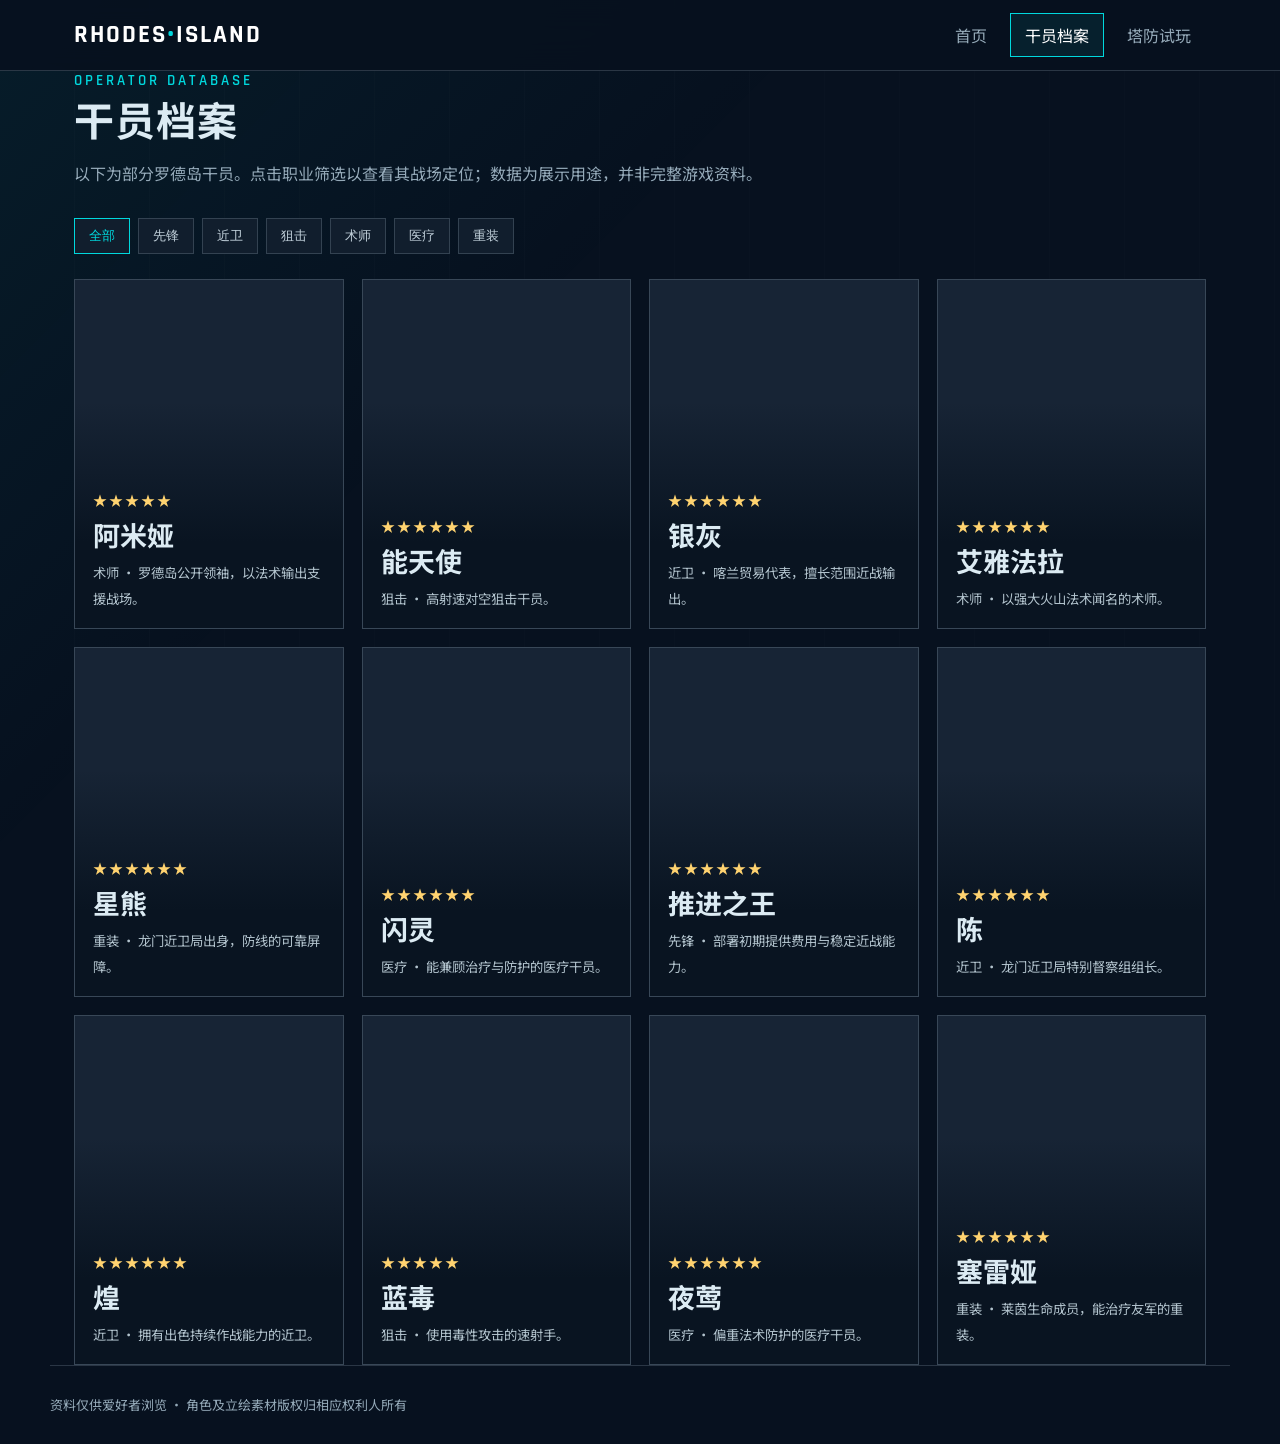
==== characters.html @ d91fcb26 "feat: add Arknights fan site and tower defense demo" ====
<!doctype html><html lang="zh-CN"><head><meta charset="utf-8"><meta name="viewport" content="width=device-width,initial-scale=1"><meta name="description" content="明日方舟干员档案。"><title>干员档案｜罗德岛终端</title><link rel="stylesheet" href="style.css"></head><body><header class="topbar"><div class="wrap nav"><a class="brand" href="index.html">RHODES<i>•</i>ISLAND</a><nav class="navlinks"><a href="index.html">首页</a><a class="active" href="characters.html">干员档案</a><a href="game.html">塔防试玩</a></nav></div></header><main><section class="wrap"><div class="eyebrow">OPERATOR DATABASE</div><h1 class="section-title">干员档案</h1><p class="lead">以下为部分罗德岛干员。点击职业筛选以查看其战场定位；数据为展示用途，并非完整游戏资料。</p><div class="filterbar"><button class="filter active" data-role="all">全部</button><button class="filter" data-role="先锋">先锋</button><button class="filter" data-role="近卫">近卫</button><button class="filter" data-role="狙击">狙击</button><button class="filter" data-role="术师">术师</button><button class="filter" data-role="医疗">医疗</button><button class="filter" data-role="重装">重装</button></div><div class="char-grid" id="chars"></div></section></main><footer><div class="wrap footer">资料仅供爱好者浏览 · 角色及立绘素材版权归相应权利人所有</div></footer><script>const chars=[['阿米娅','术师','★★★★★','https://web.hycdn.cn/arknights/official/static/pc/assets/images/character/char_002_amiya.png','罗德岛公开领袖，以法术输出支援战场。'],['能天使','狙击','★★★★★★','https://web.hycdn.cn/arknights/official/static/pc/assets/images/character/char_103_angel.png','高射速对空狙击干员。'],['银灰','近卫','★★★★★★','https://web.hycdn.cn/arknights/official/static/pc/assets/images/character/char_172_svrash.png','喀兰贸易代表，擅长范围近战输出。'],['艾雅法拉','术师','★★★★★★','https://web.hycdn.cn/arknights/official/static/pc/assets/images/character/char_180_amgoat.png','以强大火山法术闻名的术师。'],['星熊','重装','★★★★★★','https://web.hycdn.cn/arknights/official/static/pc/assets/images/character/char_136_hsguma.png','龙门近卫局出身，防线的可靠屏障。'],['闪灵','医疗','★★★★★★','https://web.hycdn.cn/arknights/official/static/pc/assets/images/character/char_147_shining.png','能兼顾治疗与防护的医疗干员。'],['推进之王','先锋','★★★★★★','https://web.hycdn.cn/arknights/official/static/pc/assets/images/character/char_112_siege.png','部署初期提供费用与稳定近战能力。'],['陈','近卫','★★★★★★','https://web.hycdn.cn/arknights/official/static/pc/assets/images/character/char_010_chen.png','龙门近卫局特别督察组组长。'],['煌','近卫','★★★★★★','https://web.hycdn.cn/arknights/official/static/pc/assets/images/character/char_017_huang.png','拥有出色持续作战能力的近卫。'],['蓝毒','狙击','★★★★★','https://web.hycdn.cn/arknights/official/static/pc/assets/images/character/char_129_bluep.png','使用毒性攻击的速射手。'],['夜莺','医疗','★★★★★★','https://web.hycdn.cn/arknights/official/static/pc/assets/images/character/char_179_cgbird.png','偏重法术防护的医疗干员。'],['塞雷娅','重装','★★★★★★','https://web.hycdn.cn/arknights/official/static/pc/assets/images/character/char_202_demkni.png','莱茵生命成员，能治疗友军的重装。']];let role='all';const box=document.querySelector('#chars');function draw(){box.innerHTML=chars.filter(x=>role==='all'||x[1]===role).map(x=>`<article class="operator"><img src="${x[3]}" alt="${x[0]}官方立绘" loading="lazy" onerror="this.style.display='none'"><div class="info"><div class="rarity">${x[2]}</div><h3>${x[0]}</h3><small>${x[1]} · ${x[4]}</small></div></article>`).join('')}draw();document.querySelectorAll('.filter').forEach(b=>b.onclick=()=>{role=b.dataset.role;document.querySelectorAll('.filter').forEach(a=>a.classList.remove('active'));b.classList.add('active');draw()})</script></body></html>
---- style.css ----
@import url('https://fonts.googleapis.com/css2?family=Noto+Sans+SC:wght@400;500;700;900&family=Rajdhani:wght@500;600;700&display=swap');
:root{--ink:#111824;--deep:#07111f;--panel:#101c2c;--line:rgba(205,226,241,.18);--ice:#dcebf3;--muted:#95aab9;--cyan:#00d8dd;--orange:#ff9345;--red:#ed4d55}*{box-sizing:border-box}html{scroll-behavior:smooth}body{margin:0;background:var(--deep);color:var(--ice);font-family:'Noto Sans SC',sans-serif;line-height:1.65;overflow-x:hidden}body:before{content:'';position:fixed;inset:0;pointer-events:none;background:linear-gradient(135deg,rgba(0,216,221,.06),transparent 40%),repeating-linear-gradient(90deg,transparent 0 74px,rgba(255,255,255,.025) 75px);z-index:-1}.wrap{max-width:1180px;margin:auto;padding:0 24px}.topbar{position:sticky;top:0;z-index:10;background:rgba(7,17,31,.9);backdrop-filter:blur(16px);border-bottom:1px solid var(--line)}.nav{height:70px;display:flex;align-items:center;justify-content:space-between}.brand{font:700 25px Rajdhani,sans-serif;letter-spacing:2px;text-decoration:none;color:white}.brand i{color:var(--cyan);font-style:normal}.navlinks{display:flex;gap:8px}.navlinks a{color:var(--muted);text-decoration:none;padding:8px 14px;border:1px solid transparent}.navlinks a:hover,.navlinks a.active{color:white;border-color:var(--cyan);background:rgba(0,216,221,.08)}.hero{min-height:590px;display:grid;align-items:center;background:linear-gradient(90deg,rgba(7,17,31,.98) 15%,rgba(7,17,31,.68) 55%,rgba(7,17,31,.3)),url('https://web.hycdn.cn/arknights/official/static/pc/assets/images/home/kv.jpg') center/cover}.hero-content{max-width:620px;padding:80px 0}.eyebrow{color:var(--cyan);font:600 15px Rajdhani,sans-serif;letter-spacing:3px}.hero h1{font:900 clamp(44px,8vw,90px) Rajdhani,'Noto Sans SC',sans-serif;line-height:.95;margin:12px 0 18px;letter-spacing:2px}.hero p{color:#c3d2dc;max-width:540px}.button{display:inline-block;margin:12px 8px 0 0;padding:12px 24px;text-decoration:none;color:#06111d;background:var(--cyan);font-weight:900;border:1px solid var(--cyan);transition:.2s}.button:hover{transform:translateY(-3px);box-shadow:0 10px 25px rgba(0,216,221,.22)}.button.alt{background:transparent;color:white;border-color:var(--line)}section{padding:74px 0}.section-title{font:700 40px Rajdhani,'Noto Sans SC',sans-serif;letter-spacing:1px;margin:0 0 10px}.lead{color:var(--muted);max-width:720px;margin:0 0 32px}.grid{display:grid;grid-template-columns:repeat(3,1fr);gap:18px}.card{background:linear-gradient(145deg,rgba(24,40,59,.95),rgba(12,24,38,.95));border:1px solid var(--line);padding:24px}.card h3{margin:0 0 8px;color:white}.card p{color:var(--muted);font-size:14px;margin:0}.stat{font:700 34px Rajdhani,sans-serif;color:var(--cyan)}.notice{border-left:3px solid var(--orange);background:rgba(255,147,69,.08);padding:16px 20px;color:#cbd7df;font-size:14px}.char-grid{display:grid;grid-template-columns:repeat(auto-fit,minmax(215px,1fr));gap:18px}.operator{position:relative;min-height:350px;overflow:hidden;border:1px solid var(--line);background:#172435;isolation:isolate}.operator:after{content:'';position:absolute;inset:35% 0 0;background:linear-gradient(transparent,#091421 62%);z-index:-1}.operator img{width:100%;height:350px;object-fit:cover;object-position:top;position:absolute;inset:0;z-index:-2;filter:saturate(.9)}.operator .info{position:absolute;bottom:0;padding:18px;width:100%}.rarity{color:#ffd370;letter-spacing:2px;font-size:14px}.operator h3{margin:3px 0;font:700 27px Rajdhani,'Noto Sans SC',sans-serif}.operator small{color:#b3c4ce}.filterbar{display:flex;flex-wrap:wrap;gap:8px;margin:0 0 25px}.filter{cursor:pointer;border:1px solid var(--line);background:#111e2d;color:#c3d2dc;padding:8px 14px}.filter.active,.filter:hover{border-color:var(--cyan);color:var(--cyan)}.game-layout{display:grid;grid-template-columns:minmax(0,1fr) 270px;gap:20px}.battlefield{position:relative;min-height:510px;border:1px solid var(--line);background-color:#172333;background-image:linear-gradient(rgba(255,255,255,.08) 1px,transparent 1px),linear-gradient(90deg,rgba(255,255,255,.08) 1px,transparent 1px);background-size:62px 62px;overflow:hidden}.path{position:absolute;left:0;right:0;top:39%;height:72px;background:#8b9da6;border-top:4px solid #c5d1d3;border-bottom:4px solid #c5d1d3}.base{position:absolute;right:16px;top:calc(39% - 16px);width:94px;height:105px;border:2px solid var(--cyan);background:rgba(0,216,221,.12);padding:8px;color:#dff;z-index:3}.enemy{position:absolute;top:calc(39% + 16px);left:-38px;width:36px;height:36px;background:var(--red);border:3px solid #ffabb0;border-radius:5px;z-index:4}.unit{position:absolute;width:52px;height:52px;border:3px solid var(--cyan);border-radius:50%;background:#0f7985;color:white;text-align:center;line-height:46px;font-weight:bold;box-shadow:0 0 18px rgba(0,216,221,.5);z-index:4}.unit:after{content:'';position:absolute;inset:-9px;border:1px solid rgba(0,216,221,.45);border-radius:50%}.sidebar{background:var(--panel);border:1px solid var(--line);padding:18px}.hud{display:flex;justify-content:space-between;border-bottom:1px solid var(--line);padding-bottom:14px;margin-bottom:15px}.hud strong{color:var(--cyan);font:700 27px Rajdhani,sans-serif}.deploy{width:100%;cursor:pointer;text-align:left;background:#172a3c;color:white;border:1px solid var(--line);padding:12px;margin:8px 0}.deploy:hover:not(:disabled){border-color:var(--cyan);background:#193b4a}.deploy:disabled{opacity:.42;cursor:not-allowed}.log{color:var(--muted);font-size:13px;min-height:52px}.footer{padding:28px 0;color:var(--muted);font-size:13px;border-top:1px solid var(--line)}
@media(max-width:760px){.wrap{padding:0 16px}.nav{height:auto;min-height:64px;padding:10px 0;align-items:flex-start}.brand{font-size:20px}.navlinks{gap:2px}.navlinks a{font-size:13px;padding:6px 8px}.hero{min-height:510px;background-position:60% center}.hero-content{padding:70px 0}.grid{grid-template-columns:1fr}.game-layout{grid-template-columns:1fr}.battlefield{min-height:420px}.sidebar{order:-1}.operator{min-height:320px}.operator img{height:320px}section{padding:55px 0}.section-title{font-size:34px}}
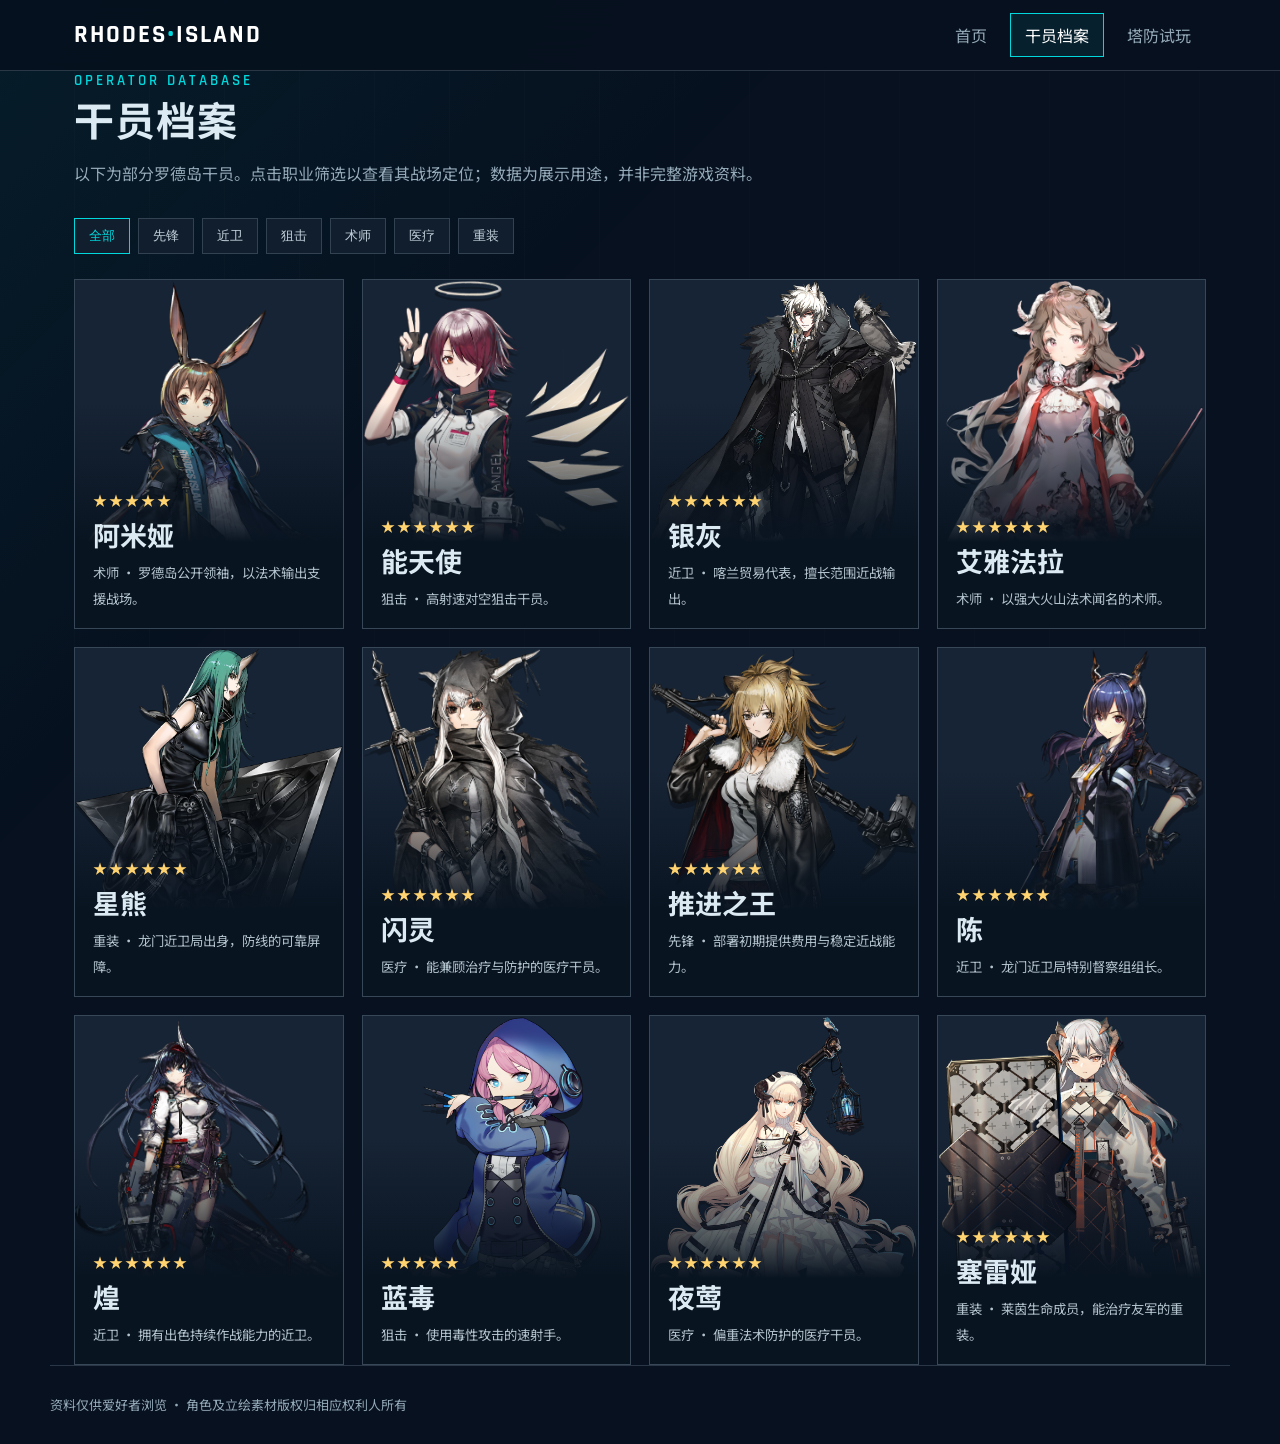
==== commit d7a5d1c5: "fix: bundle operator artwork for reliable gallery display" ====
--- a/characters.html
+++ b/characters.html
@@ -1 +1 @@
-<!doctype html><html lang="zh-CN"><head><meta charset="utf-8"><meta name="viewport" content="width=device-width,initial-scale=1"><meta name="description" content="明日方舟干员档案。"><title>干员档案｜罗德岛终端</title><link rel="stylesheet" href="style.css"></head><body><header class="topbar"><div class="wrap nav"><a class="brand" href="index.html">RHODES<i>•</i>ISLAND</a><nav class="navlinks"><a href="index.html">首页</a><a class="active" href="characters.html">干员档案</a><a href="game.html">塔防试玩</a></nav></div></header><main><section class="wrap"><div class="eyebrow">OPERATOR DATABASE</div><h1 class="section-title">干员档案</h1><p class="lead">以下为部分罗德岛干员。点击职业筛选以查看其战场定位；数据为展示用途，并非完整游戏资料。</p><div class="filterbar"><button class="filter active" data-role="all">全部</button><button class="filter" data-role="先锋">先锋</button><button class="filter" data-role="近卫">近卫</button><button class="filter" data-role="狙击">狙击</button><button class="filter" data-role="术师">术师</button><button class="filter" data-role="医疗">医疗</button><button class="filter" data-role="重装">重装</button></div><div class="char-grid" id="chars"></div></section></main><footer><div class="wrap footer">资料仅供爱好者浏览 · 角色及立绘素材版权归相应权利人所有</div></footer><script>const chars=[['阿米娅','术师','★★★★★','https://web.hycdn.cn/arknights/official/static/pc/assets/images/character/char_002_amiya.png','罗德岛公开领袖，以法术输出支援战场。'],['能天使','狙击','★★★★★★','https://web.hycdn.cn/arknights/official/static/pc/assets/images/character/char_103_angel.png','高射速对空狙击干员。'],['银灰','近卫','★★★★★★','https://web.hycdn.cn/arknights/official/static/pc/assets/images/character/char_172_svrash.png','喀兰贸易代表，擅长范围近战输出。'],['艾雅法拉','术师','★★★★★★','https://web.hycdn.cn/arknights/official/static/pc/assets/images/character/char_180_amgoat.png','以强大火山法术闻名的术师。'],['星熊','重装','★★★★★★','https://web.hycdn.cn/arknights/official/static/pc/assets/images/character/char_136_hsguma.png','龙门近卫局出身，防线的可靠屏障。'],['闪灵','医疗','★★★★★★','https://web.hycdn.cn/arknights/official/static/pc/assets/images/character/char_147_shining.png','能兼顾治疗与防护的医疗干员。'],['推进之王','先锋','★★★★★★','https://web.hycdn.cn/arknights/official/static/pc/assets/images/character/char_112_siege.png','部署初期提供费用与稳定近战能力。'],['陈','近卫','★★★★★★','https://web.hycdn.cn/arknights/official/static/pc/assets/images/character/char_010_chen.png','龙门近卫局特别督察组组长。'],['煌','近卫','★★★★★★','https://web.hycdn.cn/arknights/official/static/pc/assets/images/character/char_017_huang.png','拥有出色持续作战能力的近卫。'],['蓝毒','狙击','★★★★★','https://web.hycdn.cn/arknights/official/static/pc/assets/images/character/char_129_bluep.png','使用毒性攻击的速射手。'],['夜莺','医疗','★★★★★★','https://web.hycdn.cn/arknights/official/static/pc/assets/images/character/char_179_cgbird.png','偏重法术防护的医疗干员。'],['塞雷娅','重装','★★★★★★','https://web.hycdn.cn/arknights/official/static/pc/assets/images/character/char_202_demkni.png','莱茵生命成员，能治疗友军的重装。']];let role='all';const box=document.querySelector('#chars');function draw(){box.innerHTML=chars.filter(x=>role==='all'||x[1]===role).map(x=>`<article class="operator"><img src="${x[3]}" alt="${x[0]}官方立绘" loading="lazy" onerror="this.style.display='none'"><div class="info"><div class="rarity">${x[2]}</div><h3>${x[0]}</h3><small>${x[1]} · ${x[4]}</small></div></article>`).join('')}draw();document.querySelectorAll('.filter').forEach(b=>b.onclick=()=>{role=b.dataset.role;document.querySelectorAll('.filter').forEach(a=>a.classList.remove('active'));b.classList.add('active');draw()})</script></body></html>+<!doctype html><html lang="zh-CN"><head><meta charset="utf-8"><meta name="viewport" content="width=device-width,initial-scale=1"><meta name="description" content="明日方舟干员档案。"><title>干员档案｜罗德岛终端</title><link rel="stylesheet" href="style.css"></head><body><header class="topbar"><div class="wrap nav"><a class="brand" href="index.html">RHODES<i>•</i>ISLAND</a><nav class="navlinks"><a href="index.html">首页</a><a class="active" href="characters.html">干员档案</a><a href="game.html">塔防试玩</a></nav></div></header><main><section class="wrap"><div class="eyebrow">OPERATOR DATABASE</div><h1 class="section-title">干员档案</h1><p class="lead">以下为部分罗德岛干员。点击职业筛选以查看其战场定位；数据为展示用途，并非完整游戏资料。</p><div class="filterbar"><button class="filter active" data-role="all">全部</button><button class="filter" data-role="先锋">先锋</button><button class="filter" data-role="近卫">近卫</button><button class="filter" data-role="狙击">狙击</button><button class="filter" data-role="术师">术师</button><button class="filter" data-role="医疗">医疗</button><button class="filter" data-role="重装">重装</button></div><div class="char-grid" id="chars"></div></section></main><footer><div class="wrap footer">资料仅供爱好者浏览 · 角色及立绘素材版权归相应权利人所有</div></footer><script>const chars=[['阿米娅','术师','★★★★★','assets/operators/amiya.png','罗德岛公开领袖，以法术输出支援战场。'],['能天使','狙击','★★★★★★','assets/operators/exusiai.png','高射速对空狙击干员。'],['银灰','近卫','★★★★★★','assets/operators/silverash.png','喀兰贸易代表，擅长范围近战输出。'],['艾雅法拉','术师','★★★★★★','assets/operators/eyjafjalla.png','以强大火山法术闻名的术师。'],['星熊','重装','★★★★★★','assets/operators/hoshiguma.png','龙门近卫局出身，防线的可靠屏障。'],['闪灵','医疗','★★★★★★','assets/operators/shining.png','能兼顾治疗与防护的医疗干员。'],['推进之王','先锋','★★★★★★','assets/operators/siege.png','部署初期提供费用与稳定近战能力。'],['陈','近卫','★★★★★★','assets/operators/chen.png','龙门近卫局特别督察组组长。'],['煌','近卫','★★★★★★','assets/operators/blaze.png','拥有出色持续作战能力的近卫。'],['蓝毒','狙击','★★★★★','assets/operators/bluepoison.png','使用毒性攻击的速射手。'],['夜莺','医疗','★★★★★★','assets/operators/nightingale.png','偏重法术防护的医疗干员。'],['塞雷娅','重装','★★★★★★','assets/operators/saria.png','莱茵生命成员，能治疗友军的重装。']];let role='all';const box=document.querySelector('#chars');function draw(){box.innerHTML=chars.filter(x=>role==='all'||x[1]===role).map(x=>`<article class="operator"><img src="${x[3]}" alt="${x[0]}官方立绘" loading="lazy" onerror="this.closest('.operator').classList.add('image-missing');this.remove()"><div class="info"><div class="rarity">${x[2]}</div><h3>${x[0]}</h3><small>${x[1]} · ${x[4]}</small></div></article>`).join('')}draw();document.querySelectorAll('.filter').forEach(b=>b.onclick=()=>{role=b.dataset.role;document.querySelectorAll('.filter').forEach(a=>a.classList.remove('active'));b.classList.add('active');draw()})</script></body></html>
--- a/style.css
+++ b/style.css
@@ -1,3 +1,7 @@
 @import url('https://fonts.googleapis.com/css2?family=Noto+Sans+SC:wght@400;500;700;900&family=Rajdhani:wght@500;600;700&display=swap');
 :root{--ink:#111824;--deep:#07111f;--panel:#101c2c;--line:rgba(205,226,241,.18);--ice:#dcebf3;--muted:#95aab9;--cyan:#00d8dd;--orange:#ff9345;--red:#ed4d55}*{box-sizing:border-box}html{scroll-behavior:smooth}body{margin:0;background:var(--deep);color:var(--ice);font-family:'Noto Sans SC',sans-serif;line-height:1.65;overflow-x:hidden}body:before{content:'';position:fixed;inset:0;pointer-events:none;background:linear-gradient(135deg,rgba(0,216,221,.06),transparent 40%),repeating-linear-gradient(90deg,transparent 0 74px,rgba(255,255,255,.025) 75px);z-index:-1}.wrap{max-width:1180px;margin:auto;padding:0 24px}.topbar{position:sticky;top:0;z-index:10;background:rgba(7,17,31,.9);backdrop-filter:blur(16px);border-bottom:1px solid var(--line)}.nav{height:70px;display:flex;align-items:center;justify-content:space-between}.brand{font:700 25px Rajdhani,sans-serif;letter-spacing:2px;text-decoration:none;color:white}.brand i{color:var(--cyan);font-style:normal}.navlinks{display:flex;gap:8px}.navlinks a{color:var(--muted);text-decoration:none;padding:8px 14px;border:1px solid transparent}.navlinks a:hover,.navlinks a.active{color:white;border-color:var(--cyan);background:rgba(0,216,221,.08)}.hero{min-height:590px;display:grid;align-items:center;background:linear-gradient(90deg,rgba(7,17,31,.98) 15%,rgba(7,17,31,.68) 55%,rgba(7,17,31,.3)),url('https://web.hycdn.cn/arknights/official/static/pc/assets/images/home/kv.jpg') center/cover}.hero-content{max-width:620px;padding:80px 0}.eyebrow{color:var(--cyan);font:600 15px Rajdhani,sans-serif;letter-spacing:3px}.hero h1{font:900 clamp(44px,8vw,90px) Rajdhani,'Noto Sans SC',sans-serif;line-height:.95;margin:12px 0 18px;letter-spacing:2px}.hero p{color:#c3d2dc;max-width:540px}.button{display:inline-block;margin:12px 8px 0 0;padding:12px 24px;text-decoration:none;color:#06111d;background:var(--cyan);font-weight:900;border:1px solid var(--cyan);transition:.2s}.button:hover{transform:translateY(-3px);box-shadow:0 10px 25px rgba(0,216,221,.22)}.button.alt{background:transparent;color:white;border-color:var(--line)}section{padding:74px 0}.section-title{font:700 40px Rajdhani,'Noto Sans SC',sans-serif;letter-spacing:1px;margin:0 0 10px}.lead{color:var(--muted);max-width:720px;margin:0 0 32px}.grid{display:grid;grid-template-columns:repeat(3,1fr);gap:18px}.card{background:linear-gradient(145deg,rgba(24,40,59,.95),rgba(12,24,38,.95));border:1px solid var(--line);padding:24px}.card h3{margin:0 0 8px;color:white}.card p{color:var(--muted);font-size:14px;margin:0}.stat{font:700 34px Rajdhani,sans-serif;color:var(--cyan)}.notice{border-left:3px solid var(--orange);background:rgba(255,147,69,.08);padding:16px 20px;color:#cbd7df;font-size:14px}.char-grid{display:grid;grid-template-columns:repeat(auto-fit,minmax(215px,1fr));gap:18px}.operator{position:relative;min-height:350px;overflow:hidden;border:1px solid var(--line);background:#172435;isolation:isolate}.operator:after{content:'';position:absolute;inset:35% 0 0;background:linear-gradient(transparent,#091421 62%);z-index:-1}.operator img{width:100%;height:350px;object-fit:cover;object-position:top;position:absolute;inset:0;z-index:-2;filter:saturate(.9)}.operator .info{position:absolute;bottom:0;padding:18px;width:100%}.rarity{color:#ffd370;letter-spacing:2px;font-size:14px}.operator h3{margin:3px 0;font:700 27px Rajdhani,'Noto Sans SC',sans-serif}.operator small{color:#b3c4ce}.filterbar{display:flex;flex-wrap:wrap;gap:8px;margin:0 0 25px}.filter{cursor:pointer;border:1px solid var(--line);background:#111e2d;color:#c3d2dc;padding:8px 14px}.filter.active,.filter:hover{border-color:var(--cyan);color:var(--cyan)}.game-layout{display:grid;grid-template-columns:minmax(0,1fr) 270px;gap:20px}.battlefield{position:relative;min-height:510px;border:1px solid var(--line);background-color:#172333;background-image:linear-gradient(rgba(255,255,255,.08) 1px,transparent 1px),linear-gradient(90deg,rgba(255,255,255,.08) 1px,transparent 1px);background-size:62px 62px;overflow:hidden}.path{position:absolute;left:0;right:0;top:39%;height:72px;background:#8b9da6;border-top:4px solid #c5d1d3;border-bottom:4px solid #c5d1d3}.base{position:absolute;right:16px;top:calc(39% - 16px);width:94px;height:105px;border:2px solid var(--cyan);background:rgba(0,216,221,.12);padding:8px;color:#dff;z-index:3}.enemy{position:absolute;top:calc(39% + 16px);left:-38px;width:36px;height:36px;background:var(--red);border:3px solid #ffabb0;border-radius:5px;z-index:4}.unit{position:absolute;width:52px;height:52px;border:3px solid var(--cyan);border-radius:50%;background:#0f7985;color:white;text-align:center;line-height:46px;font-weight:bold;box-shadow:0 0 18px rgba(0,216,221,.5);z-index:4}.unit:after{content:'';position:absolute;inset:-9px;border:1px solid rgba(0,216,221,.45);border-radius:50%}.sidebar{background:var(--panel);border:1px solid var(--line);padding:18px}.hud{display:flex;justify-content:space-between;border-bottom:1px solid var(--line);padding-bottom:14px;margin-bottom:15px}.hud strong{color:var(--cyan);font:700 27px Rajdhani,sans-serif}.deploy{width:100%;cursor:pointer;text-align:left;background:#172a3c;color:white;border:1px solid var(--line);padding:12px;margin:8px 0}.deploy:hover:not(:disabled){border-color:var(--cyan);background:#193b4a}.deploy:disabled{opacity:.42;cursor:not-allowed}.log{color:var(--muted);font-size:13px;min-height:52px}.footer{padding:28px 0;color:var(--muted);font-size:13px;border-top:1px solid var(--line)}
 @media(max-width:760px){.wrap{padding:0 16px}.nav{height:auto;min-height:64px;padding:10px 0;align-items:flex-start}.brand{font-size:20px}.navlinks{gap:2px}.navlinks a{font-size:13px;padding:6px 8px}.hero{min-height:510px;background-position:60% center}.hero-content{padding:70px 0}.grid{grid-template-columns:1fr}.game-layout{grid-template-columns:1fr}.battlefield{min-height:420px}.sidebar{order:-1}.operator{min-height:320px}.operator img{height:320px}section{padding:55px 0}.section-title{font-size:34px}}
+/* When an external artwork mirror is unavailable, retain an intentional archive card instead of a blank frame. */
+.operator.image-missing{background:radial-gradient(circle at 72% 20%,rgba(0,216,221,.32),transparent 32%),linear-gradient(145deg,#263d56,#0b1625)}
+.operator.image-missing:before{content:'RHODES ISLAND\A OPERATOR FILE';white-space:pre;position:absolute;right:16px;top:18px;text-align:right;color:rgba(220,235,243,.38);font:700 15px Rajdhani,sans-serif;letter-spacing:2px;line-height:1.2;z-index:-1}
+.operator.image-missing .info{border-top:1px solid rgba(0,216,221,.35)}
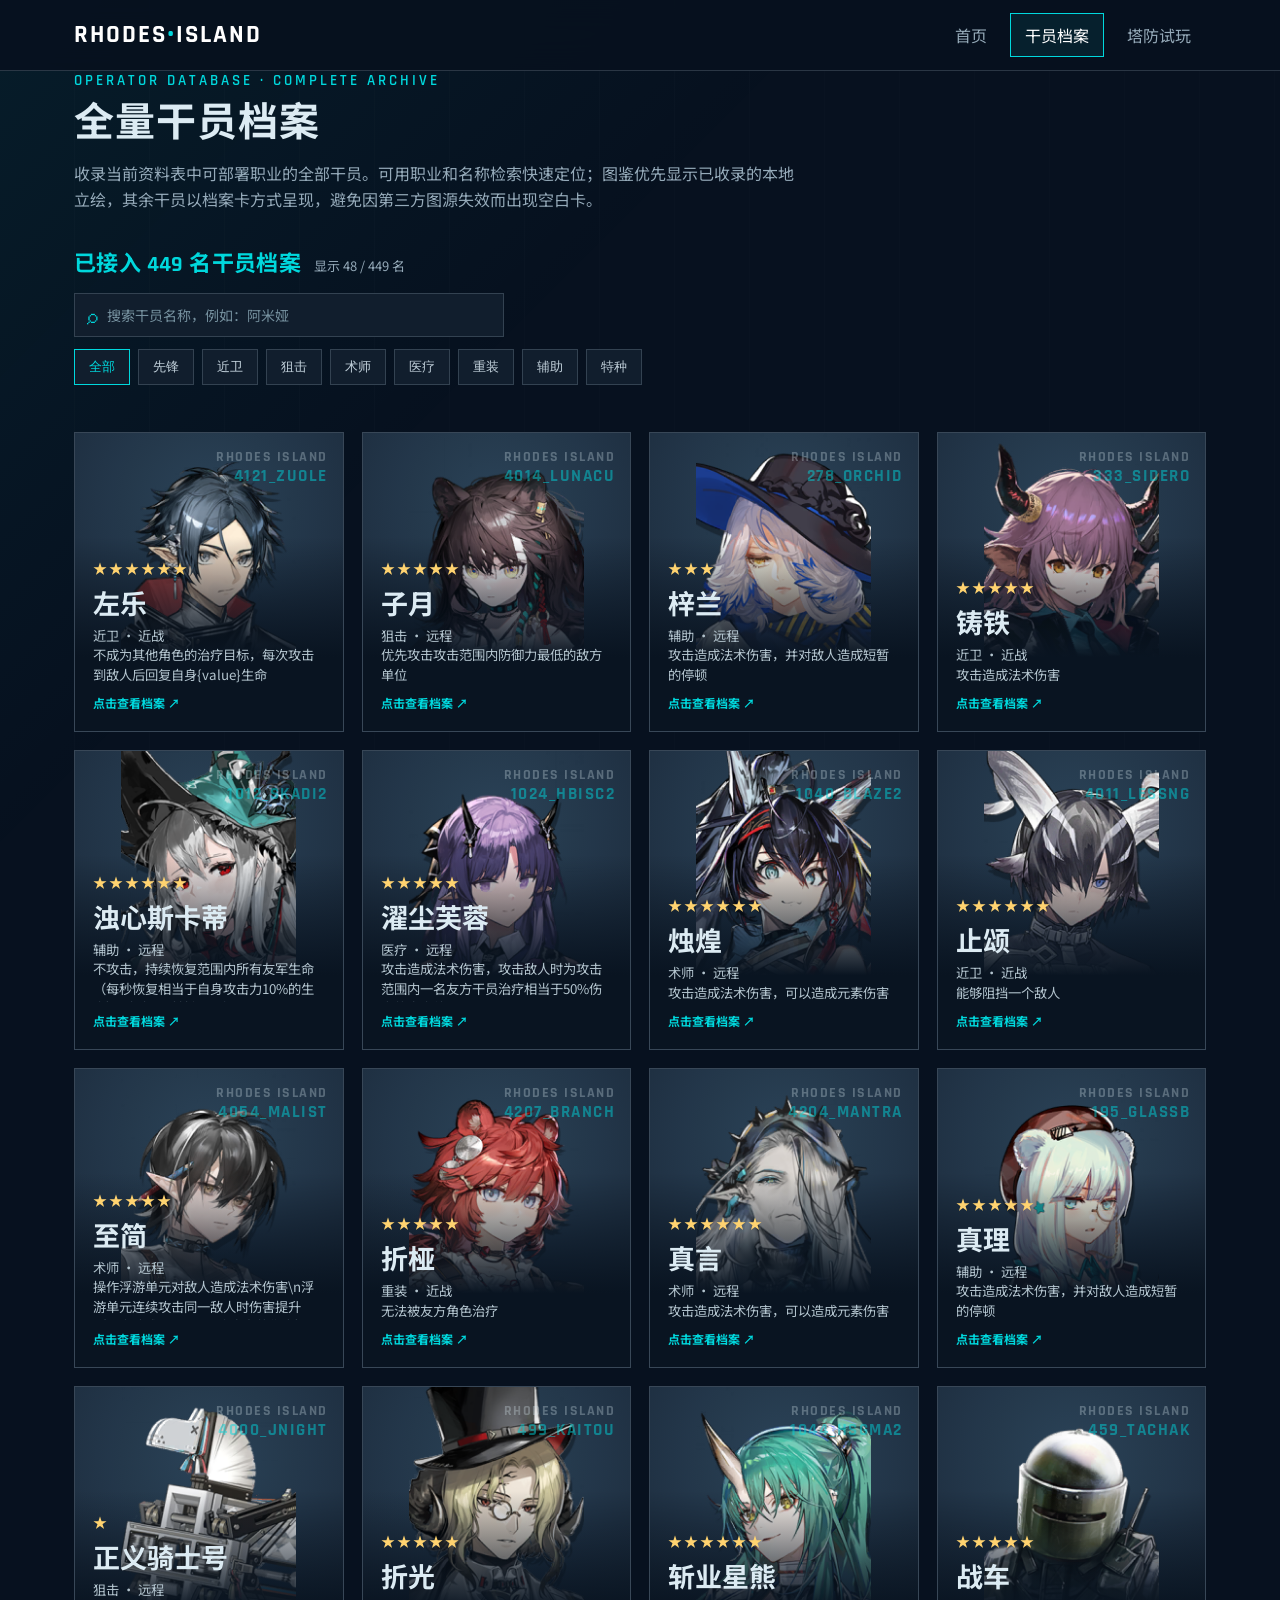
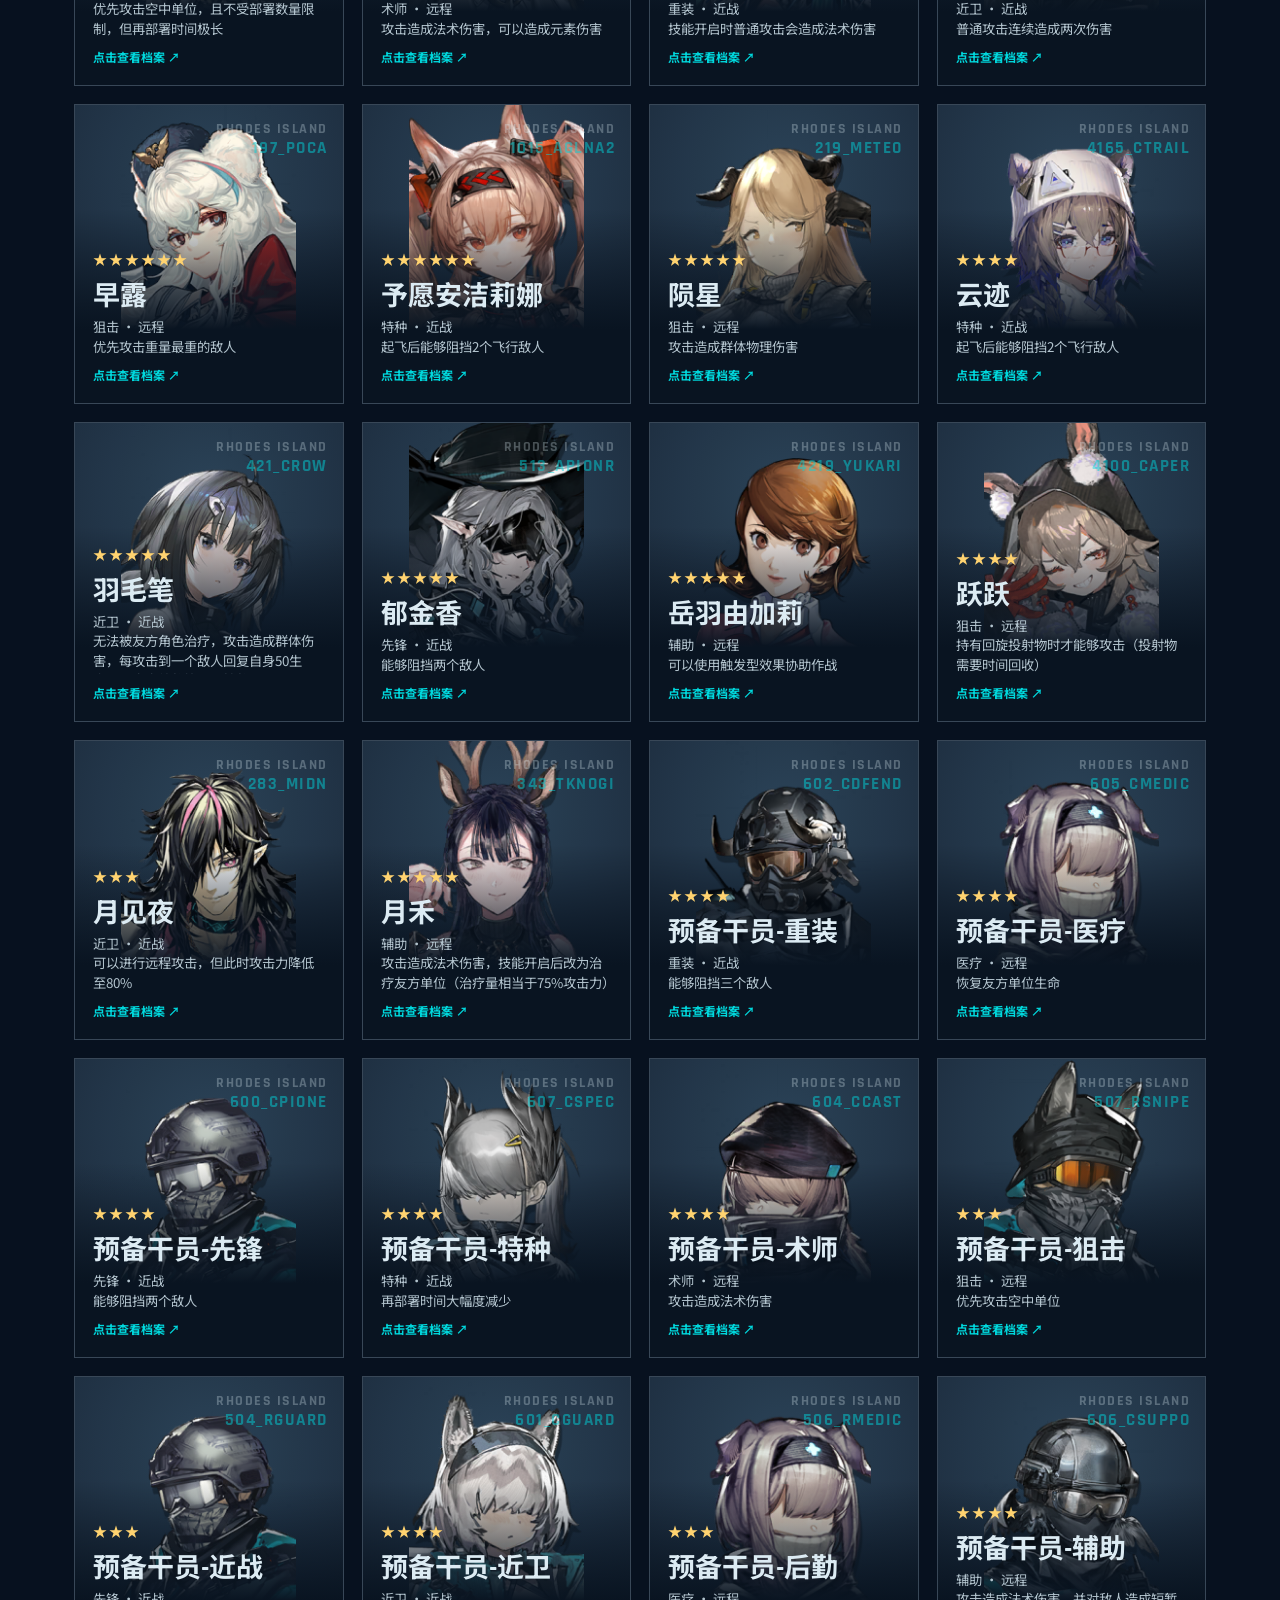
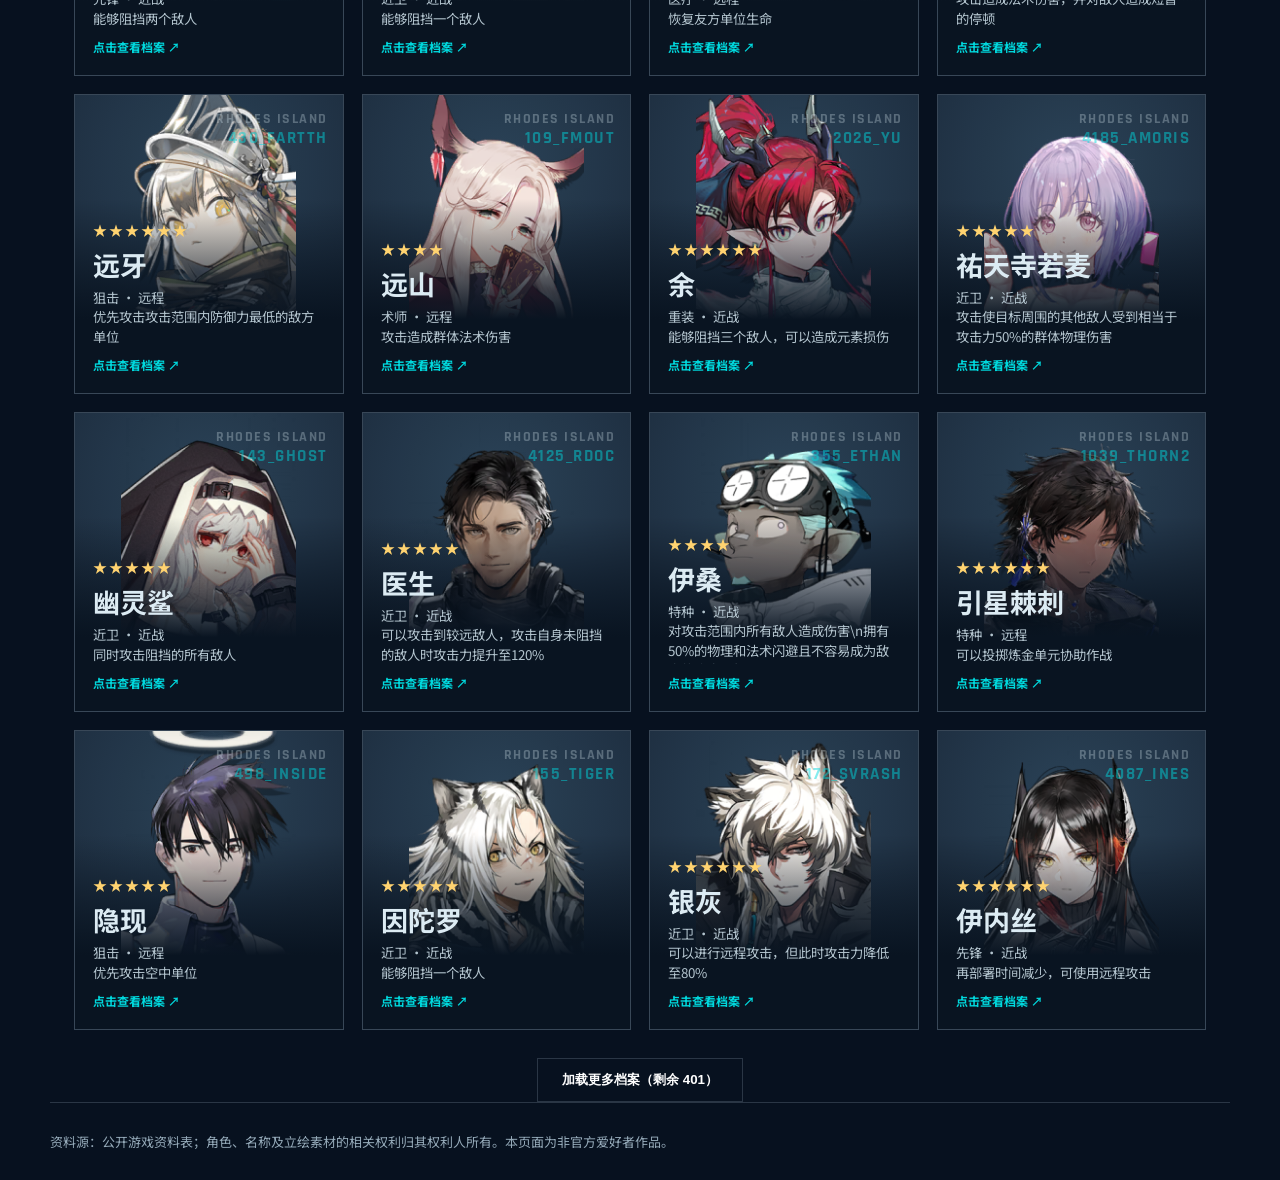
==== commit fe74d0fa: "feat: add complete operator archive and 50-level tower defense" ====
--- a/characters.html
+++ b/characters.html
@@ -1 +1 @@
-<!doctype html><html lang="zh-CN"><head><meta charset="utf-8"><meta name="viewport" content="width=device-width,initial-scale=1"><meta name="description" content="明日方舟干员档案。"><title>干员档案｜罗德岛终端</title><link rel="stylesheet" href="style.css"></head><body><header class="topbar"><div class="wrap nav"><a class="brand" href="index.html">RHODES<i>•</i>ISLAND</a><nav class="navlinks"><a href="index.html">首页</a><a class="active" href="characters.html">干员档案</a><a href="game.html">塔防试玩</a></nav></div></header><main><section class="wrap"><div class="eyebrow">OPERATOR DATABASE</div><h1 class="section-title">干员档案</h1><p class="lead">以下为部分罗德岛干员。点击职业筛选以查看其战场定位；数据为展示用途，并非完整游戏资料。</p><div class="filterbar"><button class="filter active" data-role="all">全部</button><button class="filter" data-role="先锋">先锋</button><button class="filter" data-role="近卫">近卫</button><button class="filter" data-role="狙击">狙击</button><button class="filter" data-role="术师">术师</button><button class="filter" data-role="医疗">医疗</button><button class="filter" data-role="重装">重装</button></div><div class="char-grid" id="chars"></div></section></main><footer><div class="wrap footer">资料仅供爱好者浏览 · 角色及立绘素材版权归相应权利人所有</div></footer><script>const chars=[['阿米娅','术师','★★★★★','assets/operators/amiya.png','罗德岛公开领袖，以法术输出支援战场。'],['能天使','狙击','★★★★★★','assets/operators/exusiai.png','高射速对空狙击干员。'],['银灰','近卫','★★★★★★','assets/operators/silverash.png','喀兰贸易代表，擅长范围近战输出。'],['艾雅法拉','术师','★★★★★★','assets/operators/eyjafjalla.png','以强大火山法术闻名的术师。'],['星熊','重装','★★★★★★','assets/operators/hoshiguma.png','龙门近卫局出身，防线的可靠屏障。'],['闪灵','医疗','★★★★★★','assets/operators/shining.png','能兼顾治疗与防护的医疗干员。'],['推进之王','先锋','★★★★★★','assets/operators/siege.png','部署初期提供费用与稳定近战能力。'],['陈','近卫','★★★★★★','assets/operators/chen.png','龙门近卫局特别督察组组长。'],['煌','近卫','★★★★★★','assets/operators/blaze.png','拥有出色持续作战能力的近卫。'],['蓝毒','狙击','★★★★★','assets/operators/bluepoison.png','使用毒性攻击的速射手。'],['夜莺','医疗','★★★★★★','assets/operators/nightingale.png','偏重法术防护的医疗干员。'],['塞雷娅','重装','★★★★★★','assets/operators/saria.png','莱茵生命成员，能治疗友军的重装。']];let role='all';const box=document.querySelector('#chars');function draw(){box.innerHTML=chars.filter(x=>role==='all'||x[1]===role).map(x=>`<article class="operator"><img src="${x[3]}" alt="${x[0]}官方立绘" loading="lazy" onerror="this.closest('.operator').classList.add('image-missing');this.remove()"><div class="info"><div class="rarity">${x[2]}</div><h3>${x[0]}</h3><small>${x[1]} · ${x[4]}</small></div></article>`).join('')}draw();document.querySelectorAll('.filter').forEach(b=>b.onclick=()=>{role=b.dataset.role;document.querySelectorAll('.filter').forEach(a=>a.classList.remove('active'));b.classList.add('active');draw()})</script></body></html>+<!doctype html><html lang="zh-CN"><head><meta charset="utf-8"><meta name="viewport" content="width=device-width,initial-scale=1"><meta name="description" content="明日方舟全量干员图鉴。"><title>全量干员档案｜罗德岛终端</title><link rel="stylesheet" href="style.css"></head><body><header class="topbar"><div class="wrap nav"><a class="brand" href="index.html">RHODES<i>•</i>ISLAND</a><nav class="navlinks"><a href="index.html">首页</a><a class="active" href="characters.html">干员档案</a><a href="game.html">塔防试玩</a></nav></div></header><main><section class="wrap"><div class="eyebrow">OPERATOR DATABASE · COMPLETE ARCHIVE</div><h1 class="section-title">全量干员档案</h1><p class="lead">收录当前资料表中可部署职业的全部干员。可用职业和名称检索快速定位；图鉴优先显示已收录的本地立绘，其余干员以档案卡方式呈现，避免因第三方图源失效而出现空白卡。</p><div class="catalogue-status"><strong id="total">正在载入档案…</strong><span id="shown"></span></div><div class="catalogue-tools"><label class="searchbox">⌕ <input id="search" type="search" placeholder="搜索干员名称，例如：阿米娅" autocomplete="off"></label><div class="filterbar" id="filters"><button class="filter active" data-role="all">全部</button><button class="filter" data-role="先锋">先锋</button><button class="filter" data-role="近卫">近卫</button><button class="filter" data-role="狙击">狙击</button><button class="filter" data-role="术师">术师</button><button class="filter" data-role="医疗">医疗</button><button class="filter" data-role="重装">重装</button><button class="filter" data-role="辅助">辅助</button><button class="filter" data-role="特种">特种</button></div></div><div class="char-grid catalogue-grid" id="chars" aria-live="polite"></div><button id="more" class="button alt catalogue-more" hidden>加载更多档案</button></section></main><footer><div class="wrap footer">资料源：公开游戏资料表；角色、名称及立绘素材的相关权利归其权利人所有。本页面为非官方爱好者作品。</div></footer><div class="operator-modal" id="modal" aria-hidden="true"><div class="modal-backdrop" data-close="true"></div><section class="modal-panel" role="dialog" aria-modal="true" aria-labelledby="modal-name"><button class="modal-close" id="close-modal" aria-label="关闭详情">×</button><div class="modal-art"><img id="modal-img" alt=""><div class="modal-art-fallback">RHODES ISLAND<br><b id="modal-id"></b></div></div><div class="modal-content"><div class="eyebrow">OPERATOR RECORD</div><div class="rarity" id="modal-rarity"></div><h2 id="modal-name"></h2><p class="modal-meta" id="modal-meta"></p><h3>干员档案</h3><p id="modal-desc"></p><div class="modal-actions"><a class="button" id="official-link" href="https://ak.hypergryph.com/" target="_blank" rel="noopener">前往官方资料入口 ↗</a><button class="button alt" id="close-modal-2">返回图鉴</button></div><p class="modal-note">详情字段来自公开游戏资料表；“官方资料入口”将打开《明日方舟》官方网站。</p></div></section></div><script>let operators=[],role='all',term='',limit=48;const box=document.querySelector('#chars'),more=document.querySelector('#more'),total=document.querySelector('#total'),shown=document.querySelector('#shown'),modal=document.querySelector('#modal');const stars=n=>'★'.repeat(n);function card(x){return `<article class="operator catalogue-operator" tabindex="0" role="button" aria-label="查看 ${x.name} 的干员档案" data-id="${x.id}"><img src="${x.portrait}" alt="${x.name}立绘" loading="lazy" onerror="this.closest('.operator').classList.add('image-missing')"><div class="archive-mark">RHODES ISLAND<br><b>${x.id.replace('char_','').toUpperCase()}</b></div><div class="info"><div class="rarity">${stars(x.rarity)}</div><h3>${x.name}</h3><small>${x.role} · ${x.position}<br>${x.desc}</small><span class="detail-hint">点击查看档案 ↗</span></div></article>`}function render(){const list=operators.filter(x=>(role==='all'||x.role===role)&&x.name.toLowerCase().includes(term.toLowerCase()));box.innerHTML=list.slice(0,limit).map(card).join('');shown.textContent=`显示 ${Math.min(limit,list.length)} / ${list.length} 名`;more.hidden=limit>=list.length;more.textContent=`加载更多档案（剩余 ${Math.max(0,list.length-limit)}）`}function openModal(id){const x=operators.find(a=>a.id===id);if(!x)return;document.querySelector('#modal-img').src=x.portrait;document.querySelector('#modal-img').alt=x.name+'立绘';document.querySelector('#modal-id').textContent=x.id.toUpperCase();document.querySelector('#modal-rarity').textContent=stars(x.rarity);document.querySelector('#modal-name').textContent=x.name;document.querySelector('#modal-meta').textContent=`${x.role} · ${x.position} · ${x.id}`;document.querySelector('#modal-desc').textContent=x.desc;document.querySelector('#official-link').href=x.official||'https://ak.hypergryph.com/';modal.classList.add('open');modal.setAttribute('aria-hidden','false');document.body.classList.add('modal-open')}function closeModal(){modal.classList.remove('open');modal.setAttribute('aria-hidden','true');document.body.classList.remove('modal-open')}box.addEventListener('click',e=>{const c=e.target.closest('[data-id]');if(c)openModal(c.dataset.id)});box.addEventListener('keydown',e=>{if((e.key==='Enter'||e.key===' ')&&e.target.dataset.id){e.preventDefault();openModal(e.target.dataset.id)}});document.querySelector('#close-modal').onclick=closeModal;document.querySelector('#close-modal-2').onclick=closeModal;modal.addEventListener('click',e=>{if(e.target.dataset.close)closeModal()});document.addEventListener('keydown',e=>{if(e.key==='Escape')closeModal()});document.querySelector('#search').addEventListener('input',e=>{term=e.target.value.trim();limit=48;render()});document.querySelectorAll('#filters .filter').forEach(b=>b.onclick=()=>{role=b.dataset.role;limit=48;document.querySelectorAll('#filters .filter').forEach(a=>a.classList.toggle('active',a===b));render()});more.onclick=()=>{limit+=72;render()};fetch('assets/data/operators.json').then(r=>{if(!r.ok)throw Error('档案数据加载失败');return r.json()}).then(data=>{operators=data.operators;total.textContent=`已接入 ${data.count} 名干员档案`;render()}).catch(()=>{total.textContent='档案数据加载失败，请稍后刷新页面。'});</script></body></html>
--- a/style.css
+++ b/style.css
@@ -1,7 +1,11 @@
 @import url('https://fonts.googleapis.com/css2?family=Noto+Sans+SC:wght@400;500;700;900&family=Rajdhani:wght@500;600;700&display=swap');
-:root{--ink:#111824;--deep:#07111f;--panel:#101c2c;--line:rgba(205,226,241,.18);--ice:#dcebf3;--muted:#95aab9;--cyan:#00d8dd;--orange:#ff9345;--red:#ed4d55}*{box-sizing:border-box}html{scroll-behavior:smooth}body{margin:0;background:var(--deep);color:var(--ice);font-family:'Noto Sans SC',sans-serif;line-height:1.65;overflow-x:hidden}body:before{content:'';position:fixed;inset:0;pointer-events:none;background:linear-gradient(135deg,rgba(0,216,221,.06),transparent 40%),repeating-linear-gradient(90deg,transparent 0 74px,rgba(255,255,255,.025) 75px);z-index:-1}.wrap{max-width:1180px;margin:auto;padding:0 24px}.topbar{position:sticky;top:0;z-index:10;background:rgba(7,17,31,.9);backdrop-filter:blur(16px);border-bottom:1px solid var(--line)}.nav{height:70px;display:flex;align-items:center;justify-content:space-between}.brand{font:700 25px Rajdhani,sans-serif;letter-spacing:2px;text-decoration:none;color:white}.brand i{color:var(--cyan);font-style:normal}.navlinks{display:flex;gap:8px}.navlinks a{color:var(--muted);text-decoration:none;padding:8px 14px;border:1px solid transparent}.navlinks a:hover,.navlinks a.active{color:white;border-color:var(--cyan);background:rgba(0,216,221,.08)}.hero{min-height:590px;display:grid;align-items:center;background:linear-gradient(90deg,rgba(7,17,31,.98) 15%,rgba(7,17,31,.68) 55%,rgba(7,17,31,.3)),url('https://web.hycdn.cn/arknights/official/static/pc/assets/images/home/kv.jpg') center/cover}.hero-content{max-width:620px;padding:80px 0}.eyebrow{color:var(--cyan);font:600 15px Rajdhani,sans-serif;letter-spacing:3px}.hero h1{font:900 clamp(44px,8vw,90px) Rajdhani,'Noto Sans SC',sans-serif;line-height:.95;margin:12px 0 18px;letter-spacing:2px}.hero p{color:#c3d2dc;max-width:540px}.button{display:inline-block;margin:12px 8px 0 0;padding:12px 24px;text-decoration:none;color:#06111d;background:var(--cyan);font-weight:900;border:1px solid var(--cyan);transition:.2s}.button:hover{transform:translateY(-3px);box-shadow:0 10px 25px rgba(0,216,221,.22)}.button.alt{background:transparent;color:white;border-color:var(--line)}section{padding:74px 0}.section-title{font:700 40px Rajdhani,'Noto Sans SC',sans-serif;letter-spacing:1px;margin:0 0 10px}.lead{color:var(--muted);max-width:720px;margin:0 0 32px}.grid{display:grid;grid-template-columns:repeat(3,1fr);gap:18px}.card{background:linear-gradient(145deg,rgba(24,40,59,.95),rgba(12,24,38,.95));border:1px solid var(--line);padding:24px}.card h3{margin:0 0 8px;color:white}.card p{color:var(--muted);font-size:14px;margin:0}.stat{font:700 34px Rajdhani,sans-serif;color:var(--cyan)}.notice{border-left:3px solid var(--orange);background:rgba(255,147,69,.08);padding:16px 20px;color:#cbd7df;font-size:14px}.char-grid{display:grid;grid-template-columns:repeat(auto-fit,minmax(215px,1fr));gap:18px}.operator{position:relative;min-height:350px;overflow:hidden;border:1px solid var(--line);background:#172435;isolation:isolate}.operator:after{content:'';position:absolute;inset:35% 0 0;background:linear-gradient(transparent,#091421 62%);z-index:-1}.operator img{width:100%;height:350px;object-fit:cover;object-position:top;position:absolute;inset:0;z-index:-2;filter:saturate(.9)}.operator .info{position:absolute;bottom:0;padding:18px;width:100%}.rarity{color:#ffd370;letter-spacing:2px;font-size:14px}.operator h3{margin:3px 0;font:700 27px Rajdhani,'Noto Sans SC',sans-serif}.operator small{color:#b3c4ce}.filterbar{display:flex;flex-wrap:wrap;gap:8px;margin:0 0 25px}.filter{cursor:pointer;border:1px solid var(--line);background:#111e2d;color:#c3d2dc;padding:8px 14px}.filter.active,.filter:hover{border-color:var(--cyan);color:var(--cyan)}.game-layout{display:grid;grid-template-columns:minmax(0,1fr) 270px;gap:20px}.battlefield{position:relative;min-height:510px;border:1px solid var(--line);background-color:#172333;background-image:linear-gradient(rgba(255,255,255,.08) 1px,transparent 1px),linear-gradient(90deg,rgba(255,255,255,.08) 1px,transparent 1px);background-size:62px 62px;overflow:hidden}.path{position:absolute;left:0;right:0;top:39%;height:72px;background:#8b9da6;border-top:4px solid #c5d1d3;border-bottom:4px solid #c5d1d3}.base{position:absolute;right:16px;top:calc(39% - 16px);width:94px;height:105px;border:2px solid var(--cyan);background:rgba(0,216,221,.12);padding:8px;color:#dff;z-index:3}.enemy{position:absolute;top:calc(39% + 16px);left:-38px;width:36px;height:36px;background:var(--red);border:3px solid #ffabb0;border-radius:5px;z-index:4}.unit{position:absolute;width:52px;height:52px;border:3px solid var(--cyan);border-radius:50%;background:#0f7985;color:white;text-align:center;line-height:46px;font-weight:bold;box-shadow:0 0 18px rgba(0,216,221,.5);z-index:4}.unit:after{content:'';position:absolute;inset:-9px;border:1px solid rgba(0,216,221,.45);border-radius:50%}.sidebar{background:var(--panel);border:1px solid var(--line);padding:18px}.hud{display:flex;justify-content:space-between;border-bottom:1px solid var(--line);padding-bottom:14px;margin-bottom:15px}.hud strong{color:var(--cyan);font:700 27px Rajdhani,sans-serif}.deploy{width:100%;cursor:pointer;text-align:left;background:#172a3c;color:white;border:1px solid var(--line);padding:12px;margin:8px 0}.deploy:hover:not(:disabled){border-color:var(--cyan);background:#193b4a}.deploy:disabled{opacity:.42;cursor:not-allowed}.log{color:var(--muted);font-size:13px;min-height:52px}.footer{padding:28px 0;color:var(--muted);font-size:13px;border-top:1px solid var(--line)}
+:root{--ink:#111824;--deep:#07111f;--panel:#101c2c;--line:rgba(205,226,241,.18);--ice:#dcebf3;--muted:#95aab9;--cyan:#00d8dd;--orange:#ff9345;--red:#ed4d55}*{box-sizing:border-box}html{scroll-behavior:smooth}body{margin:0;background:var(--deep);color:var(--ice);font-family:'Noto Sans SC',sans-serif;line-height:1.65;overflow-x:hidden}body:before{content:'';position:fixed;inset:0;pointer-events:none;background:linear-gradient(135deg,rgba(0,216,221,.06),transparent 40%),repeating-linear-gradient(90deg,transparent 0 74px,rgba(255,255,255,.025) 75px);z-index:-1}.wrap{max-width:1180px;margin:auto;padding:0 24px}.topbar{position:sticky;top:0;z-index:10;background:rgba(7,17,31,.9);backdrop-filter:blur(16px);border-bottom:1px solid var(--line)}.nav{height:70px;display:flex;align-items:center;justify-content:space-between}.brand{font:700 25px Rajdhani,sans-serif;letter-spacing:2px;text-decoration:none;color:white}.brand i{color:var(--cyan);font-style:normal}.navlinks{display:flex;gap:8px}.navlinks a{color:var(--muted);text-decoration:none;padding:8px 14px;border:1px solid transparent}.navlinks a:hover,.navlinks a.active{color:white;border-color:var(--cyan);background:rgba(0,216,221,.08)}.hero{min-height:590px;display:grid;align-items:center;background:linear-gradient(90deg,rgba(7,17,31,.98) 15%,rgba(7,17,31,.68) 55%,rgba(7,17,31,.3)),url('https://web.hycdn.cn/arknights/official/static/pc/assets/images/home/kv.jpg') center/cover}.hero-content{max-width:620px;padding:80px 0}.eyebrow{color:var(--cyan);font:600 15px Rajdhani,sans-serif;letter-spacing:3px}.hero h1{font:900 clamp(44px,8vw,90px) Rajdhani,'Noto Sans SC',sans-serif;line-height:.95;margin:12px 0 18px;letter-spacing:2px}.hero p{color:#c3d2dc;max-width:540px}.button{display:inline-block;margin:12px 8px 0 0;padding:12px 24px;text-decoration:none;color:#06111d;background:var(--cyan);font-weight:900;border:1px solid var(--cyan);transition:.2s}.button:hover{transform:translateY(-3px);box-shadow:0 10px 25px rgba(0,216,221,.22)}.button.alt{background:transparent;color:white;border-color:var(--line)}section{padding:74px 0}.section-title{font:700 40px Rajdhani,'Noto Sans SC',sans-serif;letter-spacing:1px;margin:0 0 10px}.lead{color:var(--muted);max-width:720px;margin:0 0 32px}.grid{display:grid;grid-template-columns:repeat(3,1fr);gap:18px}.card{background:linear-gradient(145deg,rgba(24,40,59,.95),rgba(12,24,38,.95));border:1px solid var(--line);padding:24px}.card h3{margin:0 0 8px;color:white}.card p{color:var(--muted);font-size:14px;margin:0}.stat{font:700 34px Rajdhani,sans-serif;color:var(--cyan)}.notice{border-left:3px solid var(--orange);background:rgba(255,147,69,.08);padding:16px 20px;color:#cbd7df;font-size:14px}.char-grid{display:grid;grid-template-columns:repeat(auto-fit,minmax(215px,1fr));gap:18px}.operator{position:relative;min-height:350px;overflow:hidden;border:1px solid var(--line);background:#172435;isolation:isolate}.operator:after{content:'';position:absolute;inset:35% 0 0;background:linear-gradient(transparent,#091421 62%);z-index:-1}.operator img{width:100%;height:350px;object-fit:contain;object-position:center top;position:absolute;inset:0;z-index:-2;filter:saturate(.9)}.operator .info{position:absolute;bottom:0;padding:18px;width:100%}.rarity{color:#ffd370;letter-spacing:2px;font-size:14px}.operator h3{margin:3px 0;font:700 27px Rajdhani,'Noto Sans SC',sans-serif}.operator small{color:#b3c4ce}.filterbar{display:flex;flex-wrap:wrap;gap:8px;margin:0 0 25px}.filter{cursor:pointer;border:1px solid var(--line);background:#111e2d;color:#c3d2dc;padding:8px 14px}.filter.active,.filter:hover{border-color:var(--cyan);color:var(--cyan)}.game-layout{display:grid;grid-template-columns:minmax(0,1fr) 270px;gap:20px}.battlefield{position:relative;min-height:510px;border:1px solid var(--line);background-color:#172333;background-image:linear-gradient(rgba(255,255,255,.08) 1px,transparent 1px),linear-gradient(90deg,rgba(255,255,255,.08) 1px,transparent 1px);background-size:62px 62px;overflow:hidden}.path{position:absolute;left:0;right:0;top:39%;height:72px;background:#8b9da6;border-top:4px solid #c5d1d3;border-bottom:4px solid #c5d1d3}.base{position:absolute;right:16px;top:calc(39% - 16px);width:94px;height:105px;border:2px solid var(--cyan);background:rgba(0,216,221,.12);padding:8px;color:#dff;z-index:3}.enemy{position:absolute;top:calc(39% + 16px);left:-38px;width:36px;height:36px;background:var(--red);border:3px solid #ffabb0;border-radius:5px;z-index:4}.unit{position:absolute;width:52px;height:52px;border:3px solid var(--cyan);border-radius:50%;background:#0f7985;color:white;text-align:center;line-height:46px;font-weight:bold;box-shadow:0 0 18px rgba(0,216,221,.5);z-index:4}.unit:after{content:'';position:absolute;inset:-9px;border:1px solid rgba(0,216,221,.45);border-radius:50%}.sidebar{background:var(--panel);border:1px solid var(--line);padding:18px}.hud{display:flex;justify-content:space-between;border-bottom:1px solid var(--line);padding-bottom:14px;margin-bottom:15px}.hud strong{color:var(--cyan);font:700 27px Rajdhani,sans-serif}.deploy{width:100%;cursor:pointer;text-align:left;background:#172a3c;color:white;border:1px solid var(--line);padding:12px;margin:8px 0}.deploy:hover:not(:disabled){border-color:var(--cyan);background:#193b4a}.deploy:disabled{opacity:.42;cursor:not-allowed}.log{color:var(--muted);font-size:13px;min-height:52px}.footer{padding:28px 0;color:var(--muted);font-size:13px;border-top:1px solid var(--line)}
 @media(max-width:760px){.wrap{padding:0 16px}.nav{height:auto;min-height:64px;padding:10px 0;align-items:flex-start}.brand{font-size:20px}.navlinks{gap:2px}.navlinks a{font-size:13px;padding:6px 8px}.hero{min-height:510px;background-position:60% center}.hero-content{padding:70px 0}.grid{grid-template-columns:1fr}.game-layout{grid-template-columns:1fr}.battlefield{min-height:420px}.sidebar{order:-1}.operator{min-height:320px}.operator img{height:320px}section{padding:55px 0}.section-title{font-size:34px}}
 /* When an external artwork mirror is unavailable, retain an intentional archive card instead of a blank frame. */
 .operator.image-missing{background:radial-gradient(circle at 72% 20%,rgba(0,216,221,.32),transparent 32%),linear-gradient(145deg,#263d56,#0b1625)}
 .operator.image-missing:before{content:'RHODES ISLAND\A OPERATOR FILE';white-space:pre;position:absolute;right:16px;top:18px;text-align:right;color:rgba(220,235,243,.38);font:700 15px Rajdhani,sans-serif;letter-spacing:2px;line-height:1.2;z-index:-1}
 .operator.image-missing .info{border-top:1px solid rgba(0,216,221,.35)}
+/* Full catalogue controls and intentionally artwork-free archive cards. */
+.catalogue-status{display:flex;align-items:baseline;gap:13px;margin:22px 0 14px;color:var(--muted)}.catalogue-status strong{color:var(--cyan);font:700 22px Rajdhani,'Noto Sans SC',sans-serif;letter-spacing:.4px}.catalogue-status span{font-size:13px}.catalogue-tools{display:flex;flex-direction:column;gap:12px;margin-bottom:22px}.searchbox{display:flex;align-items:center;max-width:430px;background:#111e2d;border:1px solid var(--line);color:var(--cyan);padding:0 12px;font-size:21px}.searchbox:focus-within{border-color:var(--cyan)}.searchbox input{width:100%;padding:11px 9px;background:transparent;border:0;outline:0;color:white;font:14px 'Noto Sans SC',sans-serif}.searchbox input::placeholder{color:#75909e}.catalogue-grid{grid-template-columns:repeat(auto-fit,minmax(215px,1fr));align-items:start}.catalogue-grid .operator{min-height:300px;max-width:300px}.archive-card{background:radial-gradient(circle at 75% 22%,rgba(0,216,221,.18),transparent 31%),linear-gradient(145deg,#1c3045,#0a1523)}.archive-card:after{background:linear-gradient(transparent,rgba(7,17,31,.72) 65%)}.archive-mark{position:absolute;right:15px;top:16px;max-width:65%;text-align:right;color:rgba(220,235,243,.3);font:700 14px Rajdhani,sans-serif;letter-spacing:1.5px;line-height:1.25;word-break:break-word;z-index:-1}.archive-mark b{font-size:17px;color:rgba(0,216,221,.48)}.archive-card .info{border-top:1px solid rgba(0,216,221,.23)}.catalogue-more{display:block;margin:28px auto 0}.catalogue-grid .operator small{display:block;line-height:1.45;max-height:62px;overflow:hidden}@media(max-width:760px){.catalogue-status{align-items:flex-start;flex-direction:column;gap:2px}.catalogue-grid .operator{min-height:280px}}
+/* All-operator portraits and interactive operator record overlay. */
+.catalogue-operator{cursor:pointer;outline:none}.catalogue-operator:hover,.catalogue-operator:focus-visible{border-color:var(--cyan);transform:translateY(-3px);box-shadow:0 12px 30px rgba(0,216,221,.11)}.catalogue-operator img{background:radial-gradient(circle at 50% 20%,#29435b,#101c2c)}.detail-hint{display:block;margin-top:9px;color:var(--cyan);font-size:12px;font-weight:700}.operator-modal{display:none;position:fixed;z-index:50;inset:0;padding:24px;align-items:center;justify-content:center}.operator-modal.open{display:flex}.modal-backdrop{position:absolute;inset:0;background:rgba(2,8,15,.85);backdrop-filter:blur(8px)}.modal-panel{position:relative;z-index:1;display:grid;grid-template-columns:minmax(280px,.9fr) minmax(320px,1.1fr);width:min(950px,100%);max-height:min(740px,calc(100vh - 48px));overflow:auto;background:#0e1b2a;border:1px solid rgba(0,216,221,.48);box-shadow:0 28px 90px rgba(0,0,0,.65)}.modal-close{position:absolute;z-index:3;right:12px;top:9px;width:40px;height:40px;border:1px solid var(--line);background:#0c1724;color:white;font-size:28px;line-height:32px;cursor:pointer}.modal-close:hover{border-color:var(--cyan);color:var(--cyan)}.modal-art{position:relative;min-height:520px;background:radial-gradient(circle at 48% 28%,#2c465e,#07111f 72%);overflow:hidden}.modal-art img{position:absolute;inset:0;width:100%;height:100%;object-fit:contain;object-position:center bottom;z-index:1}.modal-art-fallback{position:absolute;inset:0;display:flex;align-items:center;justify-content:center;text-align:center;color:rgba(0,216,221,.35);font:700 22px Rajdhani,sans-serif;letter-spacing:2px;z-index:0}.modal-art-fallback b{font-size:15px}.modal-content{padding:56px 38px 34px}.modal-content h2{margin:5px 0 0;font:700 48px Rajdhani,'Noto Sans SC',sans-serif}.modal-meta{color:var(--cyan);margin:2px 0 28px;font-size:14px}.modal-content h3{font-size:16px;border-left:3px solid var(--cyan);padding-left:10px;margin:24px 0 8px}.modal-content p{color:#b9c9d3}.modal-actions{margin-top:28px;display:flex;gap:9px;flex-wrap:wrap}.modal-note{font-size:12px;color:var(--muted)!important;margin-top:20px}.modal-open{overflow:hidden}@media(max-width:700px){.operator-modal{padding:12px}.modal-panel{grid-template-columns:1fr;max-height:calc(100vh - 24px)}.modal-art{min-height:310px;max-height:42vh}.modal-content{padding:30px 22px 24px}.modal-content h2{font-size:39px}.modal-close{right:8px;top:8px}.modal-actions .button{width:100%;text-align:center}.catalogue-operator img{height:320px}}
